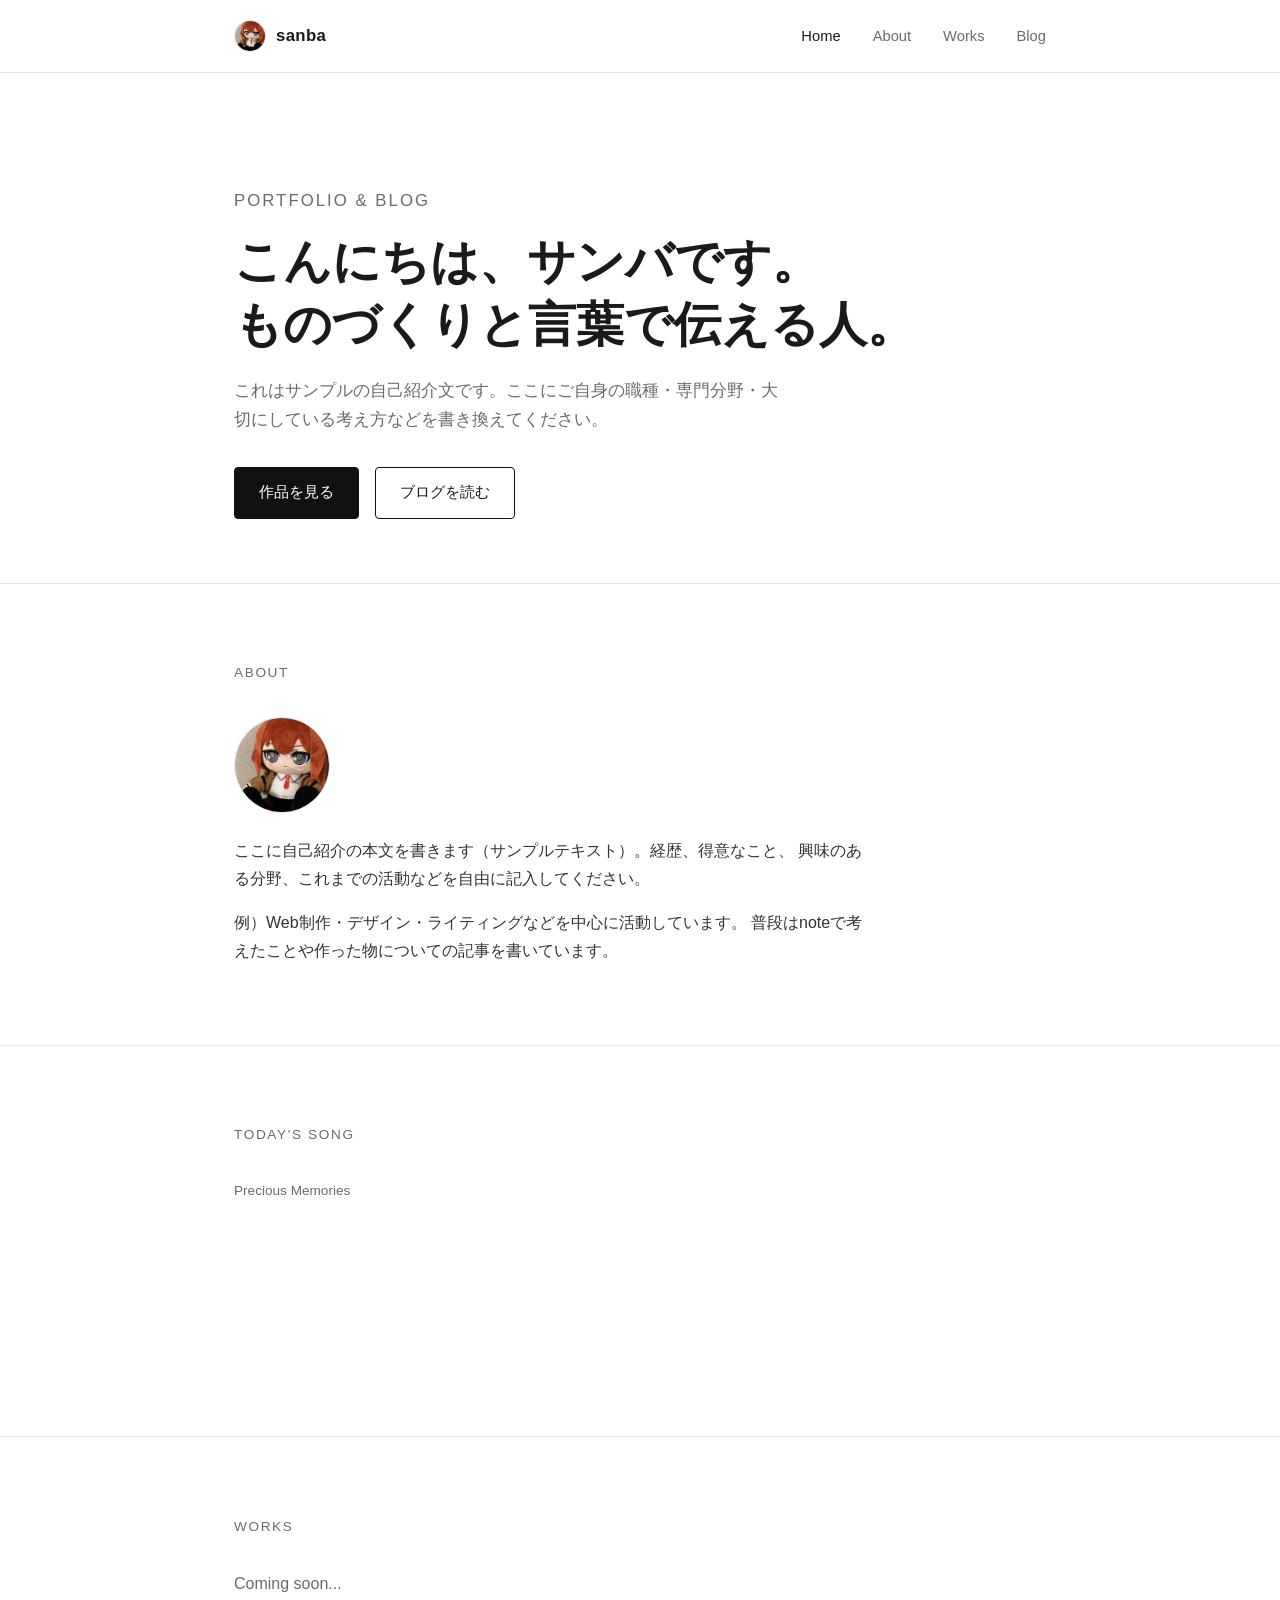
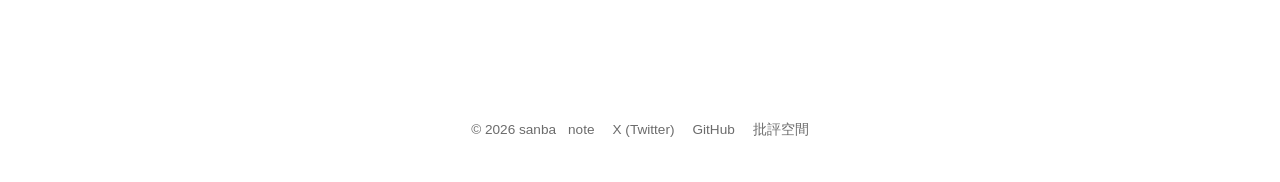
==== index.html @ 320b0db8 "Rename to sanba and mark Works as coming soon" ====
<!DOCTYPE html>
<html lang="ja">
<head>
  <meta charset="UTF-8">
  <meta name="viewport" content="width=device-width, initial-scale=1.0">
  <title>サンバ | Portfolio</title>
  <meta name="description" content="サンバのポートフォリオサイト。作品紹介とブログを掲載しています。">
  <link rel="stylesheet" href="css/style.css">
  <link rel="icon" type="image/jpeg" href="images/icon.jpg">
</head>
<body>

  <header class="site-header">
    <div class="container">
      <a href="index.html" class="logo"><img src="images/icon.jpg" alt="" class="logo-icon">sanba</a>
      <nav>
        <ul class="nav-links">
          <li><a href="index.html" class="active">Home</a></li>
          <li><a href="index.html#about">About</a></li>
          <li><a href="index.html#works">Works</a></li>
          <li><a href="blog.html">Blog</a></li>
        </ul>
      </nav>
      <button class="nav-toggle" aria-label="メニューを開く">☰</button>
    </div>
  </header>

  <section class="hero">
    <div class="container">
      <p class="hero-eyebrow">Portfolio & Blog</p>
      <h1>こんにちは、サンバです。<br>ものづくりと言葉で伝える人。</h1>
      <p>これはサンプルの自己紹介文です。ここにご自身の職種・専門分野・大切にしている考え方などを書き換えてください。</p>
      <div class="hero-links">
        <a href="#works" class="btn btn-primary">作品を見る</a>
        <a href="blog.html" class="btn btn-outline">ブログを読む</a>
      </div>
    </div>
  </section>

  <section id="about" class="section">
    <div class="container">
      <p class="section-title">About</p>
      <div class="about-text">
        <img src="images/icon.jpg" alt="サンバのアイコン" class="avatar">
        <p>
          ここに自己紹介の本文を書きます（サンプルテキスト）。経歴、得意なこと、
          興味のある分野、これまでの活動などを自由に記入してください。
        </p>
        <p>
          例）Web制作・デザイン・ライティングなどを中心に活動しています。
          普段はnoteで考えたことや作った物についての記事を書いています。
        </p>
      </div>
    </div>
  </section>

  <section id="song" class="section">
    <div class="container">
      <p class="section-title">Today's Song</p>
      <div id="song-of-the-day" class="song-embed"></div>
    </div>
  </section>

  <section id="works" class="section">
    <div class="container">
      <p class="section-title">Works</p>
      <p style="color: var(--color-muted);">Coming soon...</p>
    </div>
  </section>

  <footer class="site-footer">
    <div class="container" style="display:flex; justify-content:space-between; align-items:center; flex-wrap:wrap; gap:12px;">
      <span>&copy; 2026 sanba</span>
      <ul class="social-links">
        <li><a href="https://note.com/babasanban" target="_blank" rel="noopener">note</a></li>
        <li><a href="#" target="_blank" rel="noopener">X (Twitter)</a></li>
        <li><a href="#" target="_blank" rel="noopener">GitHub</a></li>
        <li><a href="https://erogamescape.dyndns.org/~ap2/ero/toukei_kaiseki/user_infomation.php?user=babasanban" target="_blank" rel="noopener">批評空間</a></li>
      </ul>
    </div>
  </footer>

  <script src="js/songs.js"></script>
  <script src="js/main.js"></script>
</body>
</html>
---- css/style.css ----
/* ==========================================================
   Minimal / Monotone base styles
   ========================================================== */
:root {
  --color-bg: #ffffff;
  --color-text: #1a1a1a;
  --color-muted: #6b6b6b;
  --color-border: #e5e5e5;
  --color-accent: #111111;
  --max-width: 860px;
  --font-base: -apple-system, BlinkMacSystemFont, "Hiragino Sans", "Yu Gothic",
    "Segoe UI", Roboto, sans-serif;
}

* {
  box-sizing: border-box;
}

html {
  scroll-behavior: smooth;
}

body {
  margin: 0;
  font-family: var(--font-base);
  color: var(--color-text);
  background: var(--color-bg);
  line-height: 1.75;
  -webkit-font-smoothing: antialiased;
}

a {
  color: inherit;
  text-decoration: none;
}

img {
  max-width: 100%;
  display: block;
}

.container {
  max-width: var(--max-width);
  margin: 0 auto;
  padding: 0 24px;
}

/* Header / Nav */
.site-header {
  border-bottom: 1px solid var(--color-border);
  position: sticky;
  top: 0;
  background: var(--color-bg);
  z-index: 10;
}

.site-header .container {
  display: flex;
  align-items: center;
  justify-content: space-between;
  height: 72px;
}

.logo {
  display: flex;
  align-items: center;
  gap: 10px;
  font-weight: 700;
  font-size: 1.05rem;
  letter-spacing: 0.02em;
}

.logo-icon {
  width: 32px;
  height: 32px;
  border-radius: 50%;
  object-fit: cover;
  border: 1px solid var(--color-border);
}

.avatar {
  width: 96px;
  height: 96px;
  border-radius: 50%;
  object-fit: cover;
  border: 1px solid var(--color-border);
  margin-bottom: 24px;
}

.nav-links {
  display: flex;
  gap: 32px;
  list-style: none;
  margin: 0;
  padding: 0;
}

.nav-links a {
  font-size: 0.92rem;
  color: var(--color-muted);
  transition: color 0.15s ease;
}

.nav-links a:hover,
.nav-links a.active {
  color: var(--color-text);
}

.nav-toggle {
  display: none;
  background: none;
  border: none;
  font-size: 1.4rem;
  cursor: pointer;
}

/* Hero */
.hero {
  padding: 96px 0 64px;
  border-bottom: 1px solid var(--color-border);
}

.hero-eyebrow {
  font-size: 0.85rem;
  letter-spacing: 0.12em;
  text-transform: uppercase;
  color: var(--color-muted);
  margin-bottom: 16px;
}

.hero h1 {
  font-size: clamp(2rem, 5vw, 3rem);
  line-height: 1.3;
  margin: 0 0 20px;
}

.hero p {
  color: var(--color-muted);
  font-size: 1.05rem;
  max-width: 560px;
}

.hero-links {
  margin-top: 32px;
  display: flex;
  gap: 16px;
}

.btn {
  display: inline-block;
  padding: 12px 24px;
  border: 1px solid var(--color-accent);
  border-radius: 4px;
  font-size: 0.92rem;
  transition: background 0.15s ease, color 0.15s ease;
}

.btn-primary {
  background: var(--color-accent);
  color: #fff;
}

.btn-primary:hover {
  background: #333;
}

.btn-outline:hover {
  background: var(--color-accent);
  color: #fff;
}

/* Section */
.section {
  padding: 64px 0;
  border-bottom: 1px solid var(--color-border);
}

.section:last-of-type {
  border-bottom: none;
}

.section-title {
  font-size: 0.85rem;
  letter-spacing: 0.12em;
  text-transform: uppercase;
  color: var(--color-muted);
  margin-bottom: 32px;
}

.about-text p {
  max-width: 640px;
  color: #333;
}

/* Portfolio grid */
.grid {
  display: grid;
  grid-template-columns: repeat(auto-fill, minmax(240px, 1fr));
  gap: 28px;
}

.card {
  border: 1px solid var(--color-border);
  border-radius: 6px;
  overflow: hidden;
  transition: transform 0.15s ease, box-shadow 0.15s ease;
  display: flex;
  flex-direction: column;
}

.card:hover {
  transform: translateY(-3px);
  box-shadow: 0 6px 20px rgba(0, 0, 0, 0.06);
}

.card-thumb {
  aspect-ratio: 16 / 10;
  background: #f2f2f2;
  display: flex;
  align-items: center;
  justify-content: center;
  color: #b3b3b3;
  font-size: 0.8rem;
}

.card-body {
  padding: 18px 20px 22px;
  flex: 1;
  display: flex;
  flex-direction: column;
}

.card-body h3 {
  margin: 0 0 8px;
  font-size: 1.05rem;
}

.card-body p {
  color: var(--color-muted);
  font-size: 0.92rem;
  margin: 0 0 14px;
  flex: 1;
}

.card-tags {
  display: flex;
  flex-wrap: wrap;
  gap: 8px;
}

.tag {
  font-size: 0.75rem;
  color: var(--color-muted);
  border: 1px solid var(--color-border);
  border-radius: 999px;
  padding: 3px 10px;
}

.card-link {
  font-size: 0.85rem;
  font-weight: 600;
  border-top: 1px solid var(--color-border);
  padding: 12px 20px;
  color: var(--color-text);
}

.card-link:hover {
  background: #fafafa;
}

/* Blog list */
.post-list {
  display: flex;
  flex-direction: column;
}

.post-item {
  display: flex;
  gap: 24px;
  padding: 28px 0;
  border-bottom: 1px solid var(--color-border);
}

.post-item:first-child {
  padding-top: 0;
}

.post-thumb {
  flex: 0 0 160px;
  aspect-ratio: 4 / 3;
  background: #f2f2f2;
  border-radius: 6px;
  overflow: hidden;
  display: flex;
  align-items: center;
  justify-content: center;
  color: #b3b3b3;
  font-size: 0.75rem;
}

.post-thumb img {
  width: 100%;
  height: 100%;
  object-fit: cover;
}

.post-content {
  flex: 1;
  min-width: 0;
}

.post-date {
  font-size: 0.8rem;
  color: var(--color-muted);
  margin-bottom: 6px;
}

.post-content h3 {
  margin: 0 0 8px;
  font-size: 1.15rem;
}

.post-content p {
  color: var(--color-muted);
  font-size: 0.92rem;
  margin: 0 0 10px;
}

.post-source {
  display: inline-flex;
  align-items: center;
  gap: 6px;
  font-size: 0.8rem;
  font-weight: 600;
  color: var(--color-text);
}

.post-source::after {
  content: "→";
  transition: transform 0.15s ease;
}

.post-item:hover .post-source::after {
  transform: translateX(3px);
}

.note-embed-wrap {
  margin: 40px 0;
}

.note-embed-wrap iframe {
  border: 0;
  width: 100%;
  border-radius: 6px;
}

.song-embed {
  max-width: 660px;
}

.song-caption {
  font-size: 0.85rem;
  color: var(--color-muted);
  margin: 0 0 10px;
}

.song-embed iframe {
  border: 0;
  width: 100%;
  overflow: hidden;
  border-radius: 10px;
}

/* Footer */
.site-footer {
  padding: 40px 0;
  color: var(--color-muted);
  font-size: 0.85rem;
  display: flex;
  justify-content: space-between;
  align-items: center;
  flex-wrap: wrap;
  gap: 12px;
}

.social-links {
  display: flex;
  gap: 18px;
  list-style: none;
  margin: 0;
  padding: 0;
}

.social-links a:hover {
  color: var(--color-text);
}

/* Responsive */
@media (max-width: 640px) {
  .nav-links {
    position: absolute;
    top: 72px;
    left: 0;
    right: 0;
    background: var(--color-bg);
    border-bottom: 1px solid var(--color-border);
    flex-direction: column;
    padding: 16px 24px;
    display: none;
    gap: 16px;
  }

  .nav-links.open {
    display: flex;
  }

  .nav-toggle {
    display: block;
  }

  .post-item {
    flex-direction: column;
  }

  .post-thumb {
    flex: none;
    width: 100%;
    aspect-ratio: 16 / 9;
  }
}
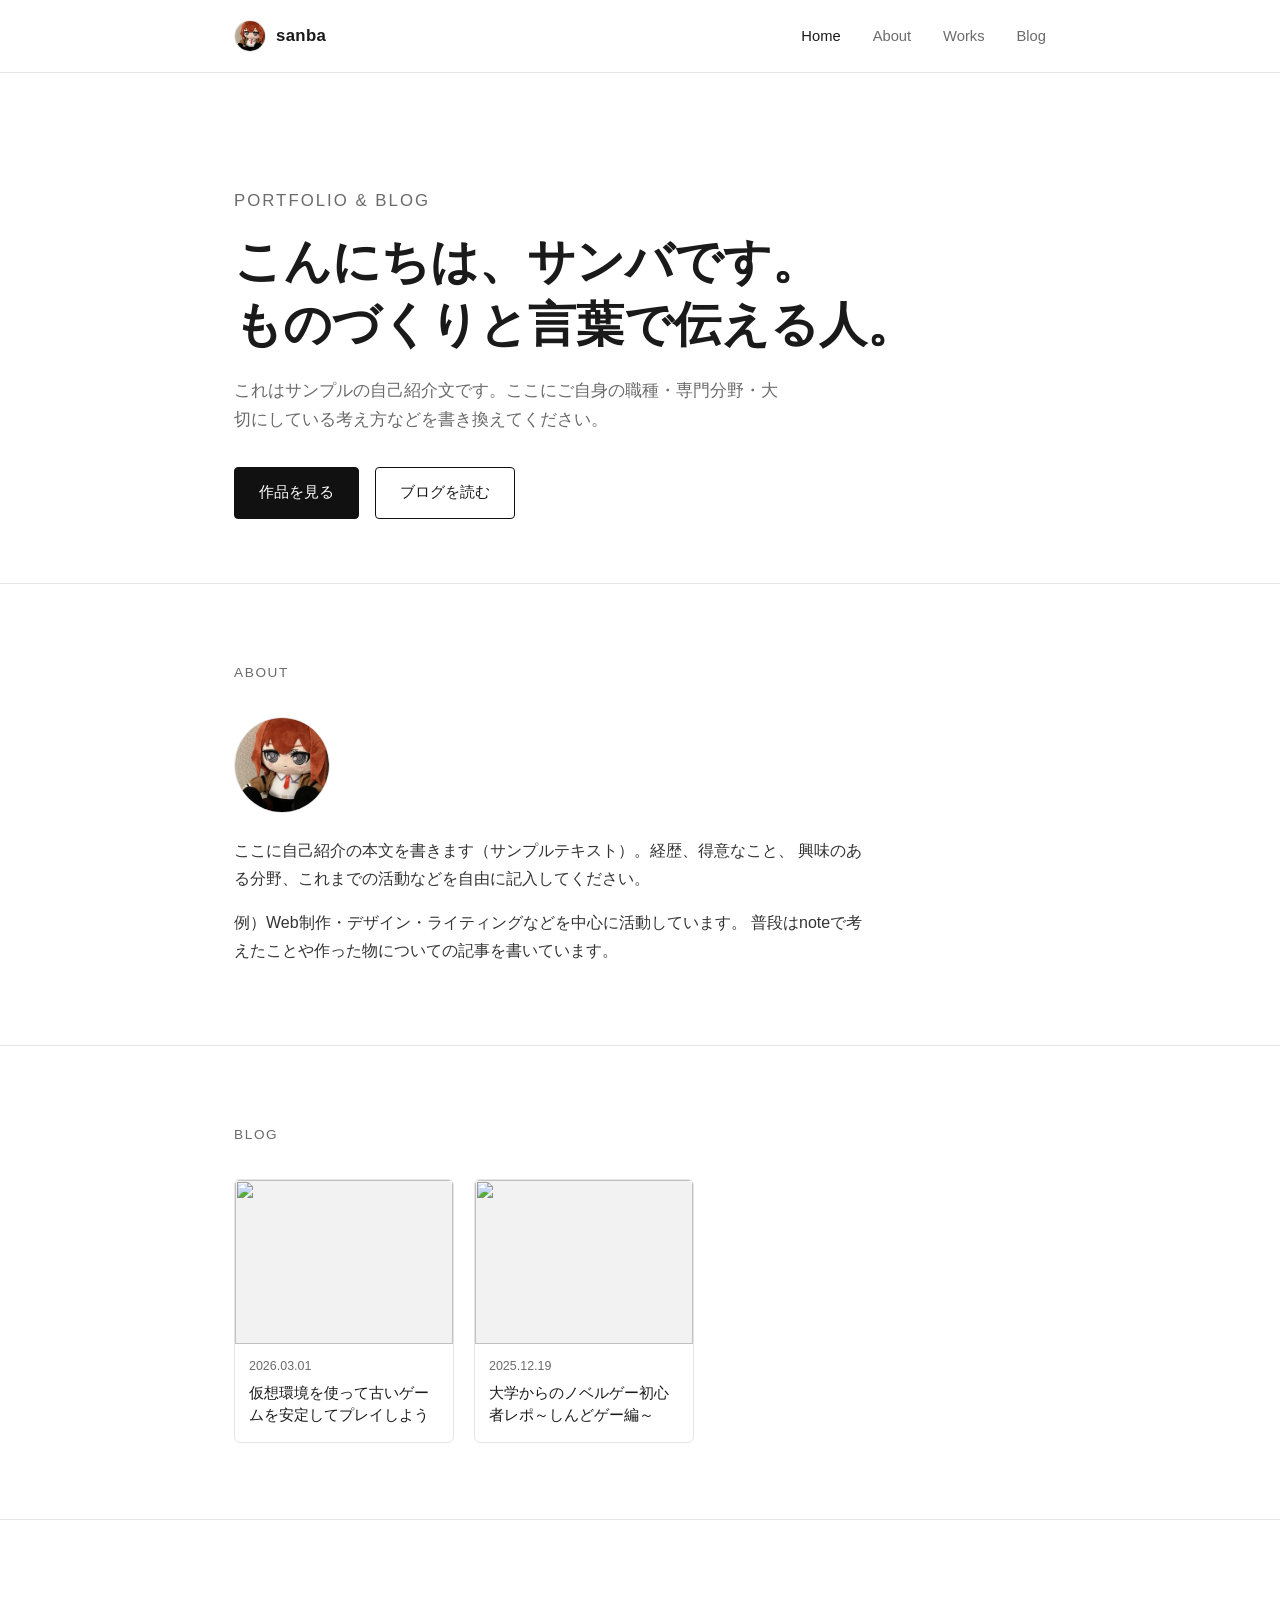
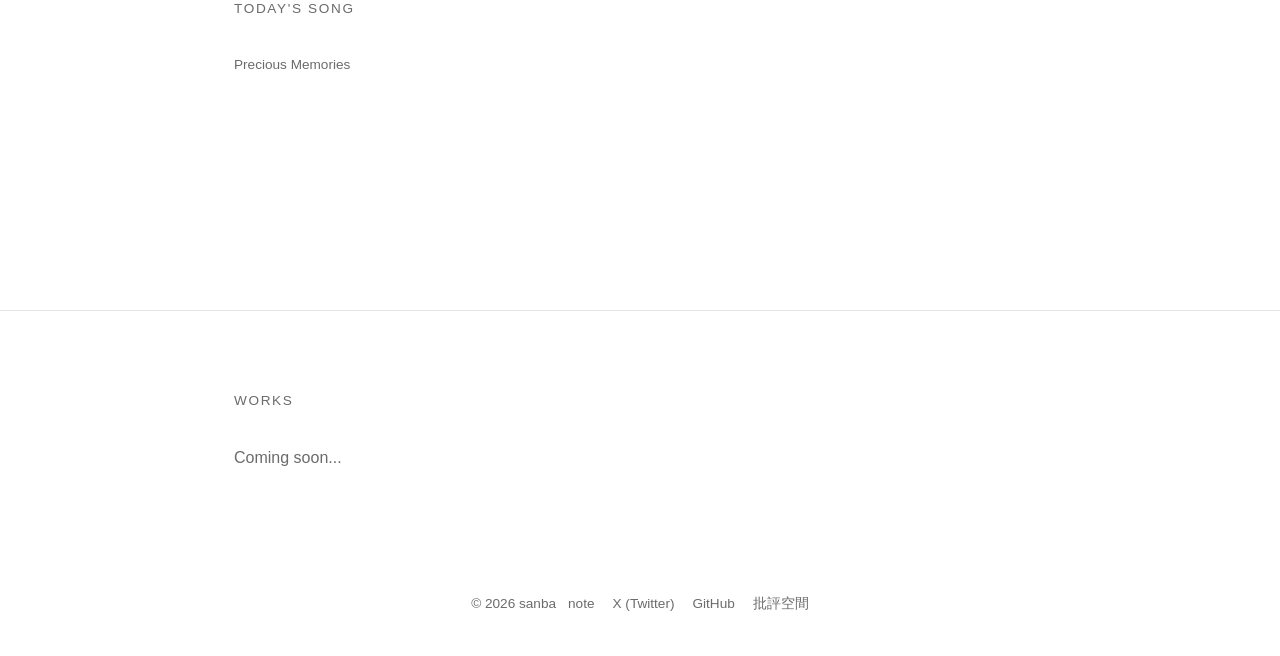
==== commit 4f236e08: "Add horizontally scrolling recent blog posts on homepage" ====
--- a/index.html
+++ b/index.html
@@ -54,6 +54,13 @@
     </div>
   </section>
 
+  <section id="blog-preview" class="section">
+    <div class="container">
+      <p class="section-title">Blog</p>
+      <div id="blog-scroll" class="blog-scroll"></div>
+    </div>
+  </section>
+
   <section id="song" class="section">
     <div class="container">
       <p class="section-title">Today's Song</p>
@@ -80,6 +87,7 @@
     </div>
   </footer>
 
+  <script src="js/posts.js"></script>
   <script src="js/songs.js"></script>
   <script src="js/main.js"></script>
 </body>
--- a/css/style.css
+++ b/css/style.css
@@ -266,6 +266,54 @@
 
 .card-link:hover {
   background: #fafafa;
+}
+
+/* Blog horizontal scroll (homepage) */
+.blog-scroll {
+  display: flex;
+  gap: 20px;
+  overflow-x: auto;
+  padding-bottom: 12px;
+  scroll-snap-type: x mandatory;
+  -webkit-overflow-scrolling: touch;
+}
+
+.blog-scroll-item {
+  flex: 0 0 220px;
+  scroll-snap-align: start;
+  border: 1px solid var(--color-border);
+  border-radius: 6px;
+  overflow: hidden;
+  transition: transform 0.15s ease, box-shadow 0.15s ease;
+}
+
+.blog-scroll-item:hover {
+  transform: translateY(-3px);
+  box-shadow: 0 6px 20px rgba(0, 0, 0, 0.06);
+}
+
+.blog-scroll-thumb {
+  aspect-ratio: 4 / 3;
+  background: #f2f2f2;
+  overflow: hidden;
+}
+
+.blog-scroll-thumb img {
+  width: 100%;
+  height: 100%;
+  object-fit: cover;
+}
+
+.blog-scroll-date {
+  font-size: 0.78rem;
+  color: var(--color-muted);
+  margin: 12px 14px 4px;
+}
+
+.blog-scroll-title {
+  font-size: 0.92rem;
+  margin: 0 14px 16px;
+  line-height: 1.5;
 }
 
 /* Blog list */
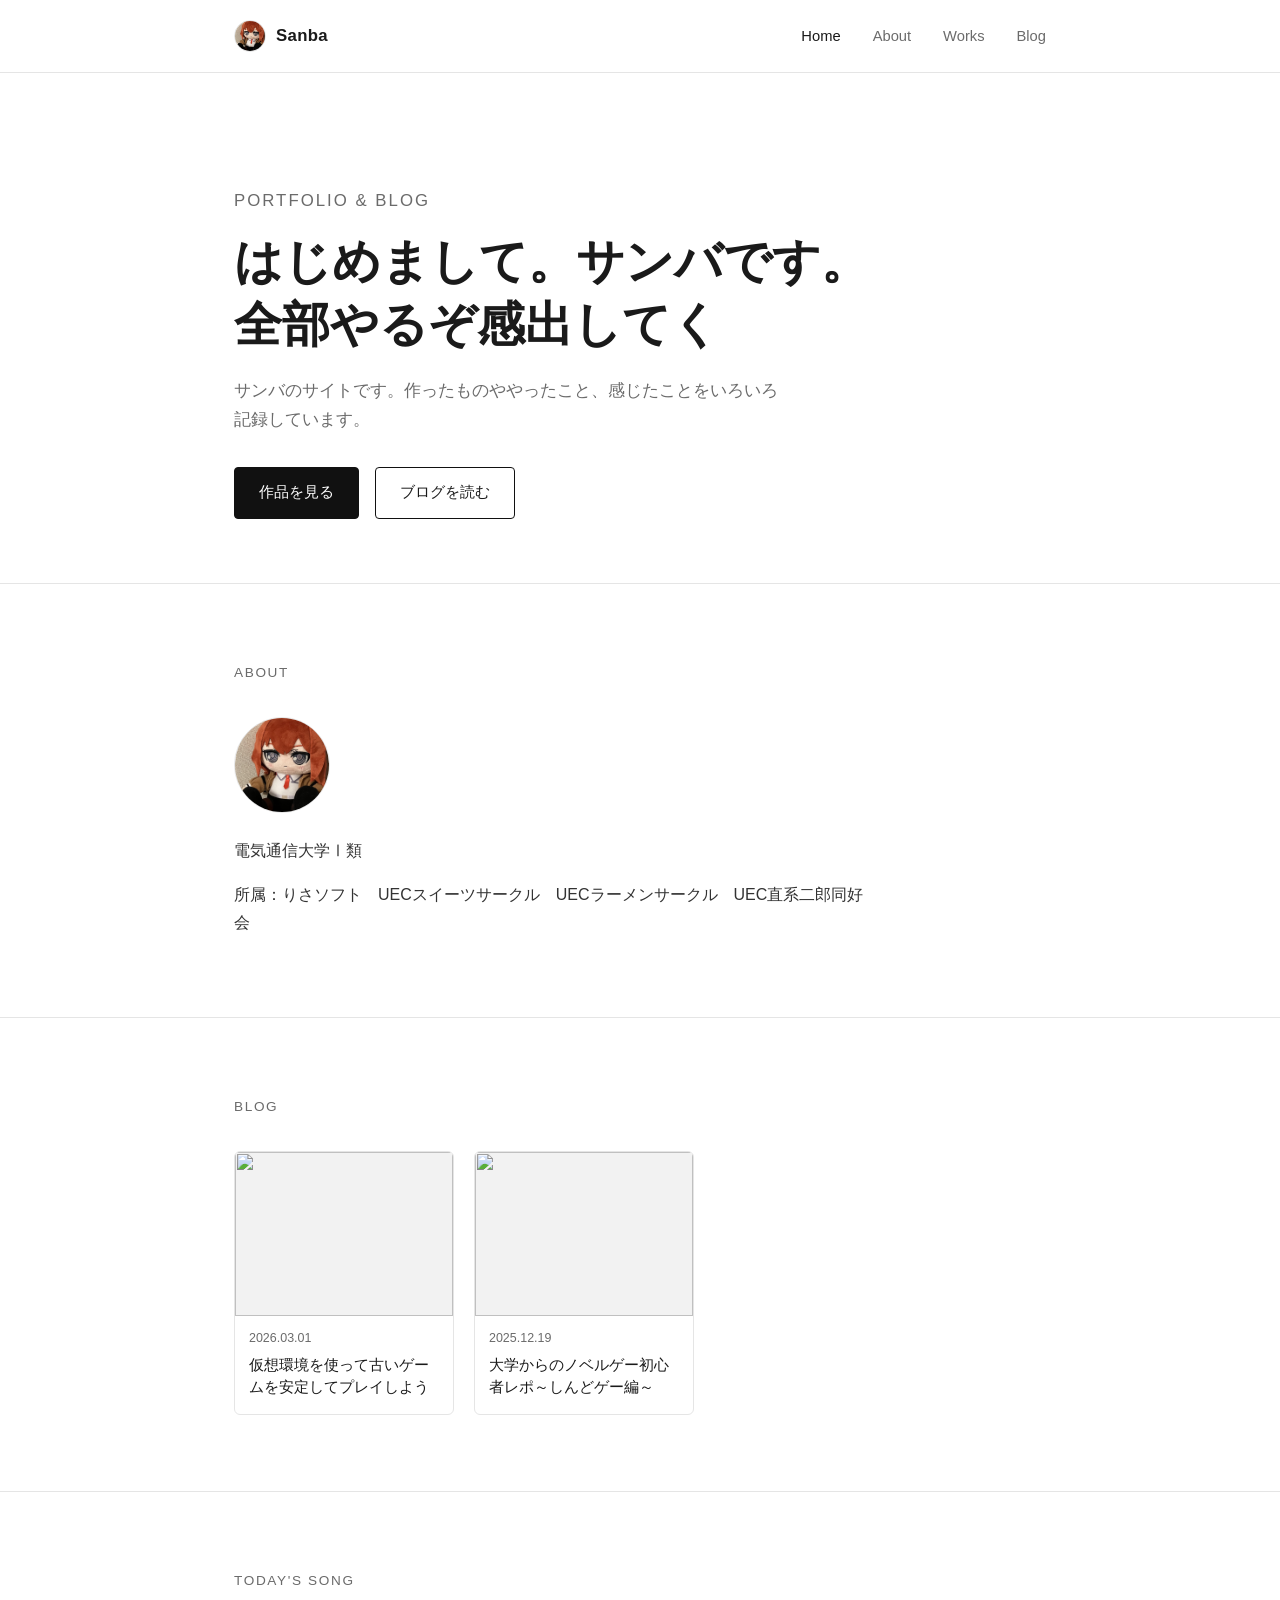
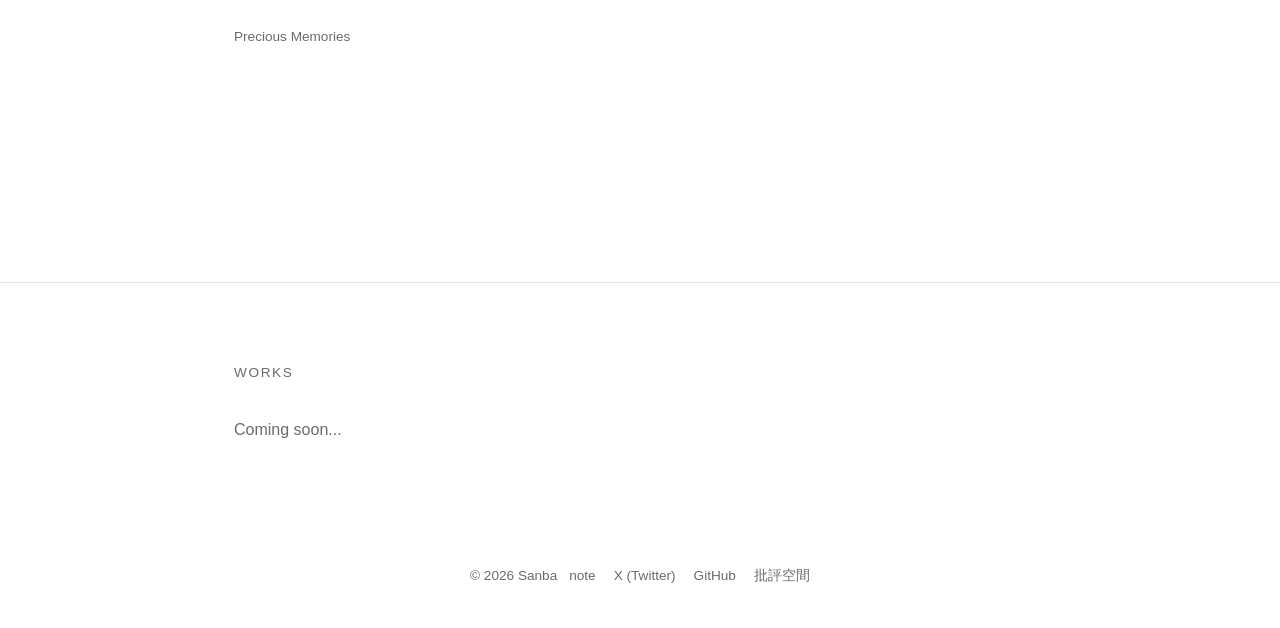
==== commit 22ad401b: "Rename to Sanba and update hero/about copy" ====
--- a/index.html
+++ b/index.html
@@ -5,14 +5,25 @@
   <meta name="viewport" content="width=device-width, initial-scale=1.0">
   <title>サンバ | Portfolio</title>
   <meta name="description" content="サンバのポートフォリオサイト。作品紹介とブログを掲載しています。">
-  <link rel="stylesheet" href="css/style.css">
+  <link rel="stylesheet" href="css/style.css?v=2">
   <link rel="icon" type="image/jpeg" href="images/icon.jpg">
+  <link rel="apple-touch-icon" href="images/icon.jpg">
+
+  <meta property="og:type" content="website">
+  <meta property="og:url" content="https://babasanbaba.github.io/">
+  <meta property="og:title" content="サンバ | Portfolio">
+  <meta property="og:description" content="サンバのポートフォリオサイト。作品紹介とブログを掲載しています。">
+  <meta property="og:image" content="https://babasanbaba.github.io/images/icon.jpg">
+  <meta name="twitter:card" content="summary_large_image">
+  <meta name="twitter:title" content="サンバ | Portfolio">
+  <meta name="twitter:description" content="サンバのポートフォリオサイト。作品紹介とブログを掲載しています。">
+  <meta name="twitter:image" content="https://babasanbaba.github.io/images/icon.jpg">
 </head>
 <body>
 
   <header class="site-header">
     <div class="container">
-      <a href="index.html" class="logo"><img src="images/icon.jpg" alt="" class="logo-icon">sanba</a>
+      <a href="index.html" class="logo"><img src="images/icon.jpg" alt="" class="logo-icon">Sanba</a>
       <nav>
         <ul class="nav-links">
           <li><a href="index.html" class="active">Home</a></li>
@@ -28,8 +39,8 @@
   <section class="hero">
     <div class="container">
       <p class="hero-eyebrow">Portfolio & Blog</p>
-      <h1>こんにちは、サンバです。<br>ものづくりと言葉で伝える人。</h1>
-      <p>これはサンプルの自己紹介文です。ここにご自身の職種・専門分野・大切にしている考え方などを書き換えてください。</p>
+      <h1>はじめまして。サンバです。<br>全部やるぞ感出してく</h1>
+      <p>サンバのサイトです。作ったものややったこと、感じたことをいろいろ記録しています。</p>
       <div class="hero-links">
         <a href="#works" class="btn btn-primary">作品を見る</a>
         <a href="blog.html" class="btn btn-outline">ブログを読む</a>
@@ -43,12 +54,10 @@
       <div class="about-text">
         <img src="images/icon.jpg" alt="サンバのアイコン" class="avatar">
         <p>
-          ここに自己紹介の本文を書きます（サンプルテキスト）。経歴、得意なこと、
-          興味のある分野、これまでの活動などを自由に記入してください。
+          電気通信大学Ⅰ類
         </p>
         <p>
-          例）Web制作・デザイン・ライティングなどを中心に活動しています。
-          普段はnoteで考えたことや作った物についての記事を書いています。
+          所属：りさソフト　UECスイーツサークル　UECラーメンサークル　UEC直系二郎同好会
         </p>
       </div>
     </div>
@@ -77,7 +86,7 @@
 
   <footer class="site-footer">
     <div class="container" style="display:flex; justify-content:space-between; align-items:center; flex-wrap:wrap; gap:12px;">
-      <span>&copy; 2026 sanba</span>
+      <span>&copy; 2026 Sanba</span>
       <ul class="social-links">
         <li><a href="https://note.com/babasanban" target="_blank" rel="noopener">note</a></li>
         <li><a href="#" target="_blank" rel="noopener">X (Twitter)</a></li>
@@ -87,8 +96,8 @@
     </div>
   </footer>
 
-  <script src="js/posts.js"></script>
-  <script src="js/songs.js"></script>
-  <script src="js/main.js"></script>
+  <script src="js/posts.js?v=2"></script>
+  <script src="js/songs.js?v=2"></script>
+  <script src="js/main.js?v=2"></script>
 </body>
 </html>
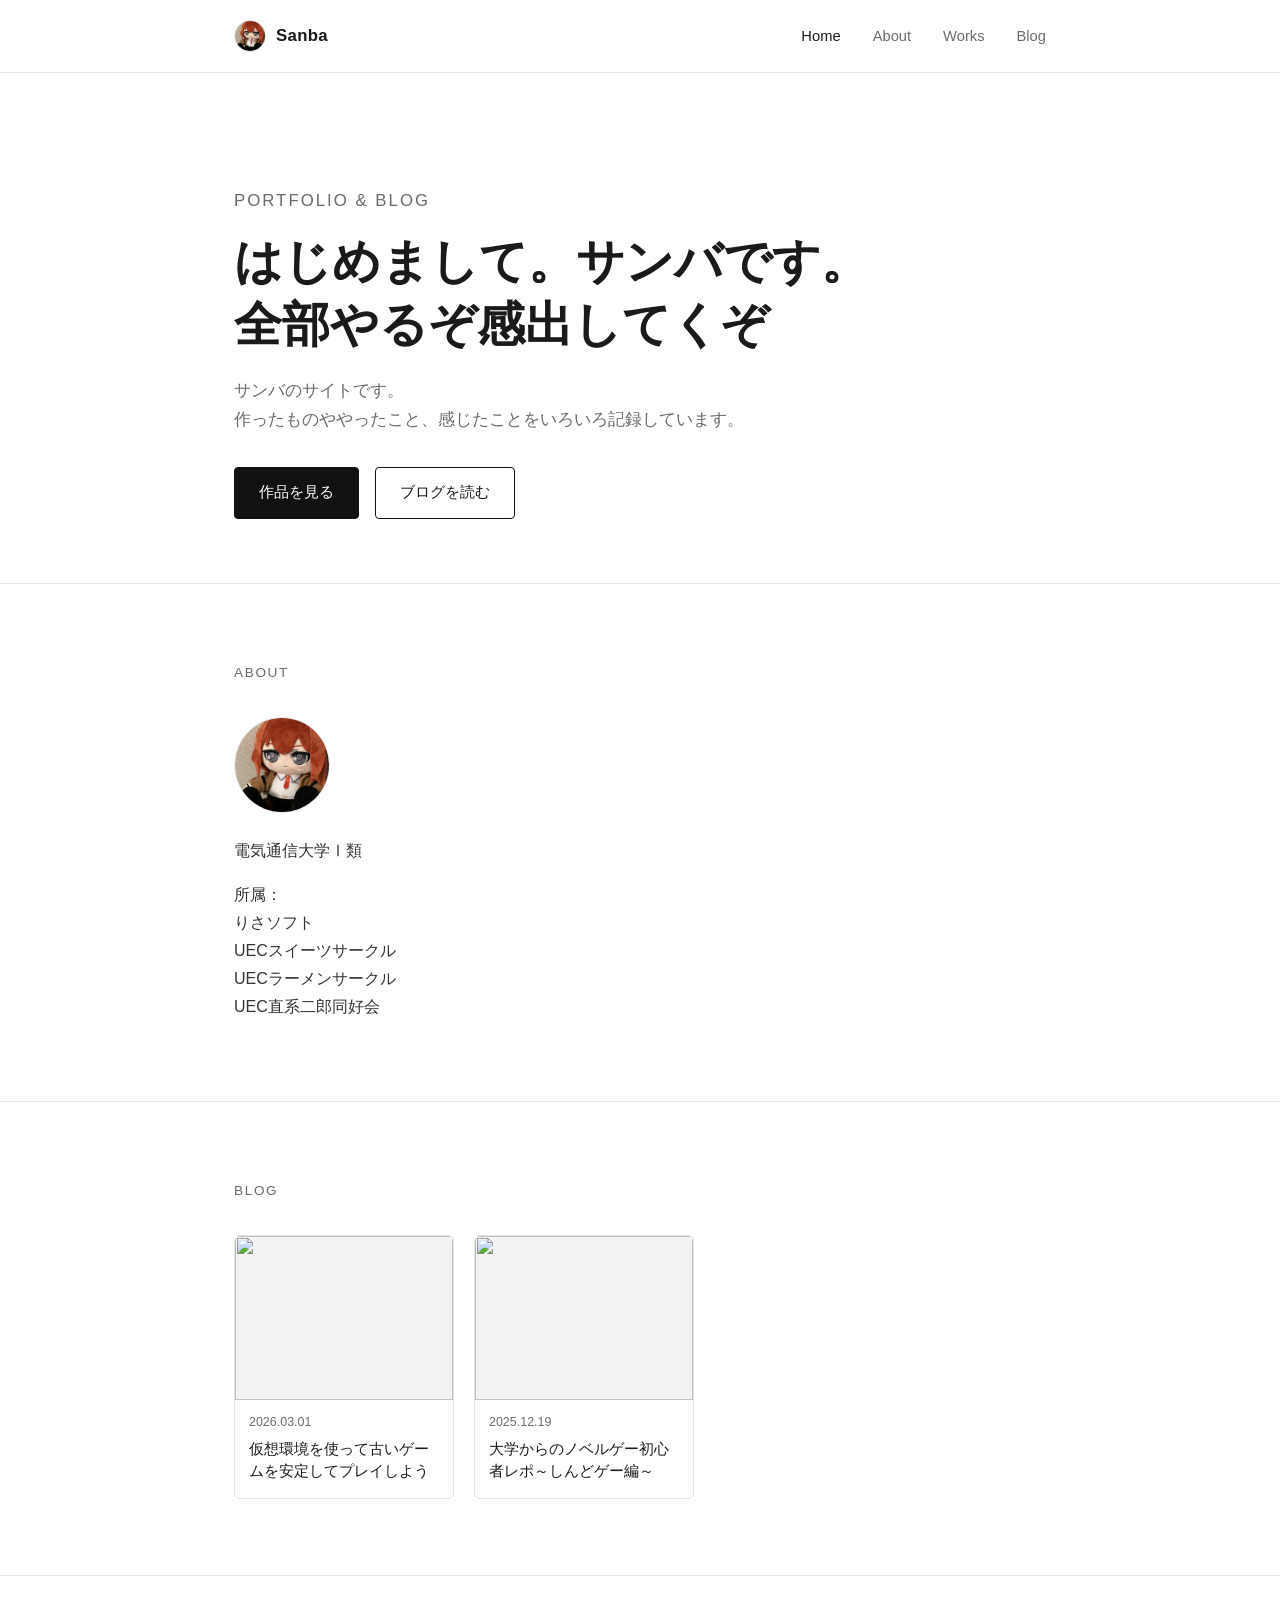
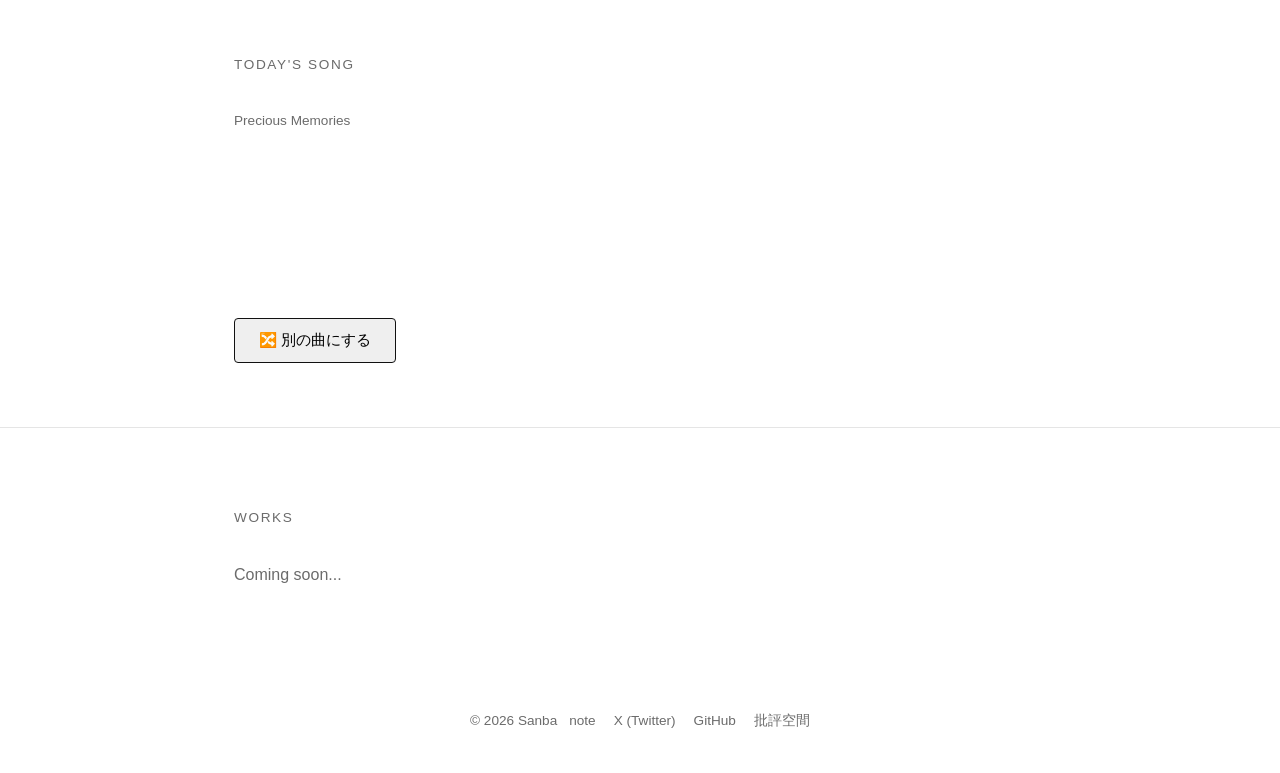
==== commit 059110f3: "Update hero/about copy formatting and add song reroll button" ====
--- a/index.html
+++ b/index.html
@@ -39,8 +39,8 @@
   <section class="hero">
     <div class="container">
       <p class="hero-eyebrow">Portfolio & Blog</p>
-      <h1>はじめまして。サンバです。<br>全部やるぞ感出してく</h1>
-      <p>サンバのサイトです。作ったものややったこと、感じたことをいろいろ記録しています。</p>
+      <h1>はじめまして。サンバです。<br>全部やるぞ感出してくぞ</h1>
+      <p>サンバのサイトです。<br>作ったものややったこと、感じたことをいろいろ記録しています。</p>
       <div class="hero-links">
         <a href="#works" class="btn btn-primary">作品を見る</a>
         <a href="blog.html" class="btn btn-outline">ブログを読む</a>
@@ -57,7 +57,11 @@
           電気通信大学Ⅰ類
         </p>
         <p>
-          所属：りさソフト　UECスイーツサークル　UECラーメンサークル　UEC直系二郎同好会
+          所属：<br>
+          りさソフト<br>
+          UECスイーツサークル<br>
+          UECラーメンサークル<br>
+          UEC直系二郎同好会
         </p>
       </div>
     </div>
@@ -74,6 +78,7 @@
     <div class="container">
       <p class="section-title">Today's Song</p>
       <div id="song-of-the-day" class="song-embed"></div>
+      <button id="song-reroll" class="btn btn-outline" type="button" style="margin-top:16px;">🔀 別の曲にする</button>
     </div>
   </section>
 
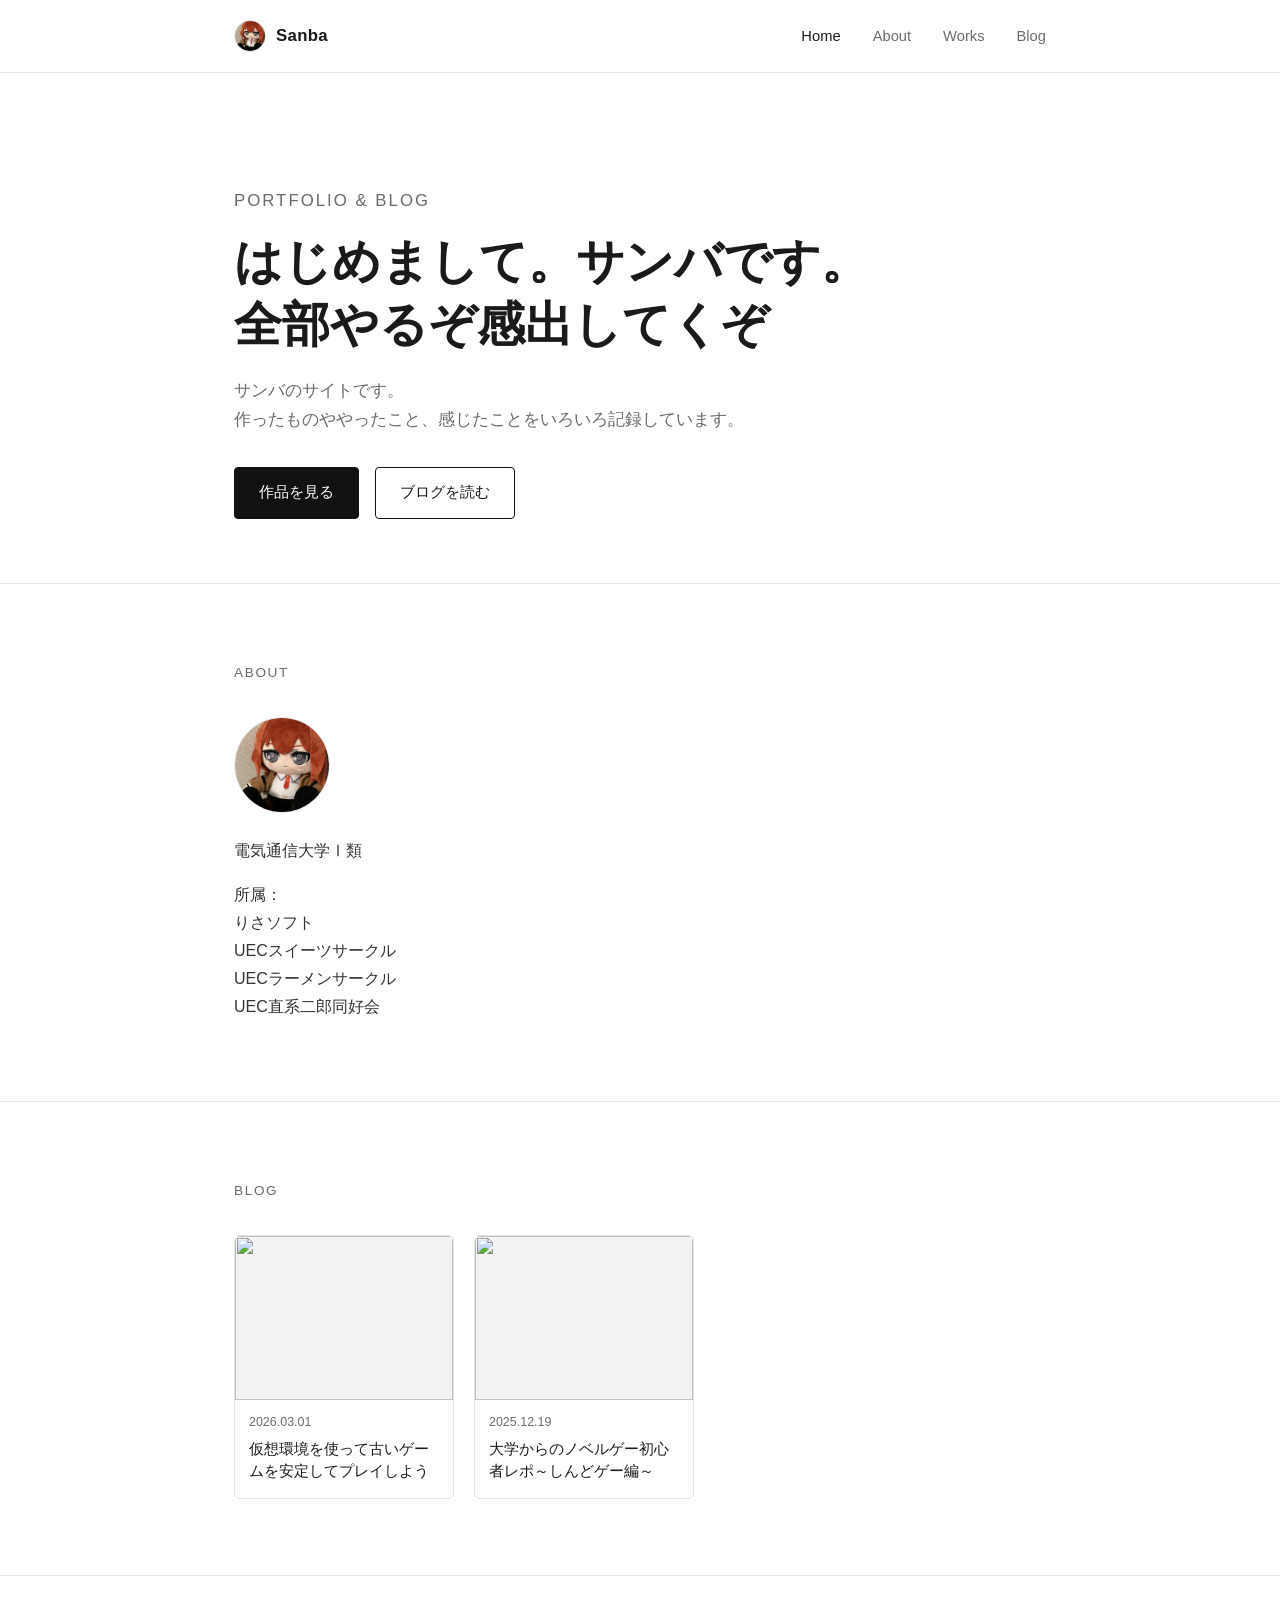
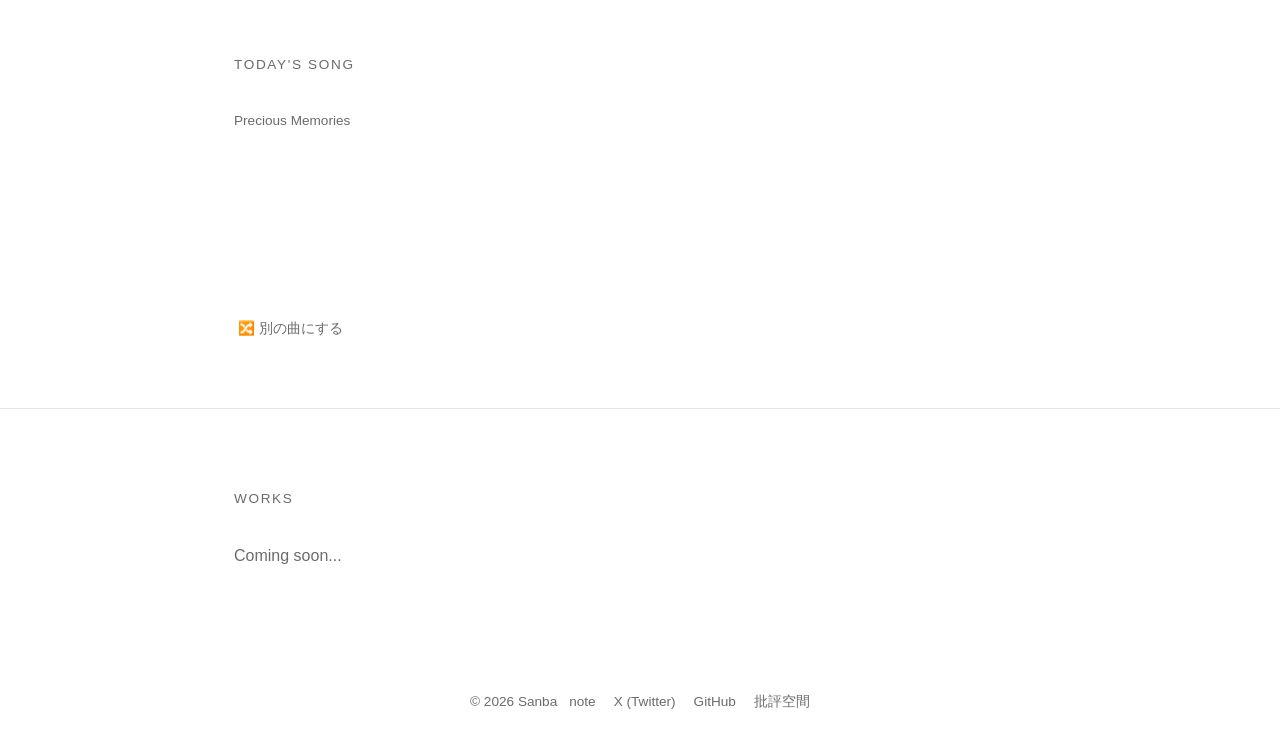
==== commit ebb1d64c: "Restyle song reroll button as subtle text link" ====
--- a/index.html
+++ b/index.html
@@ -78,7 +78,7 @@
     <div class="container">
       <p class="section-title">Today's Song</p>
       <div id="song-of-the-day" class="song-embed"></div>
-      <button id="song-reroll" class="btn btn-outline" type="button" style="margin-top:16px;">🔀 別の曲にする</button>
+      <button id="song-reroll" class="song-reroll" type="button">🔀 別の曲にする</button>
     </div>
   </section>
 
--- a/css/style.css
+++ b/css/style.css
@@ -417,6 +417,24 @@
   width: 100%;
   overflow: hidden;
   border-radius: 10px;
+}
+
+.song-reroll {
+  display: inline-flex;
+  align-items: center;
+  gap: 6px;
+  margin-top: 12px;
+  padding: 6px 4px;
+  border: none;
+  background: none;
+  color: var(--color-muted);
+  font-size: 0.85rem;
+  cursor: pointer;
+  transition: color 0.15s ease;
+}
+
+.song-reroll:hover {
+  color: var(--color-text);
 }
 
 /* Footer */
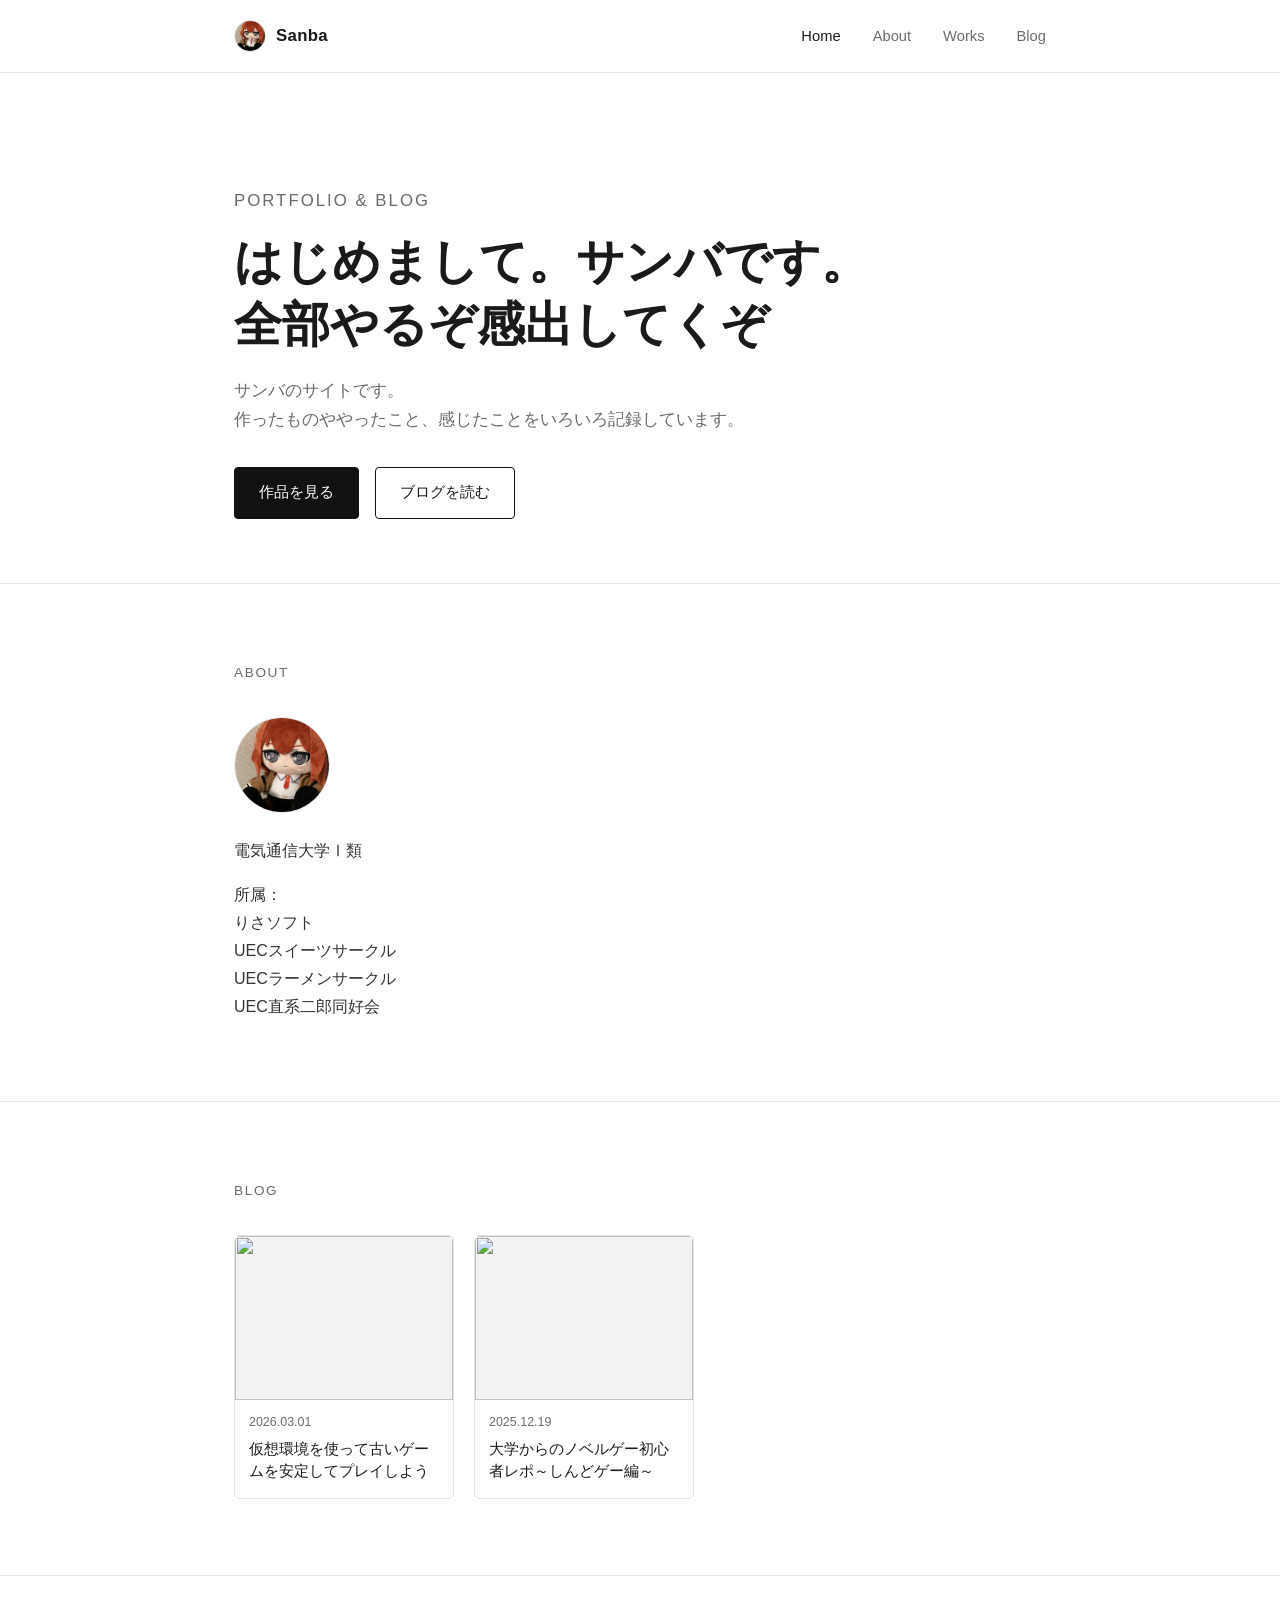
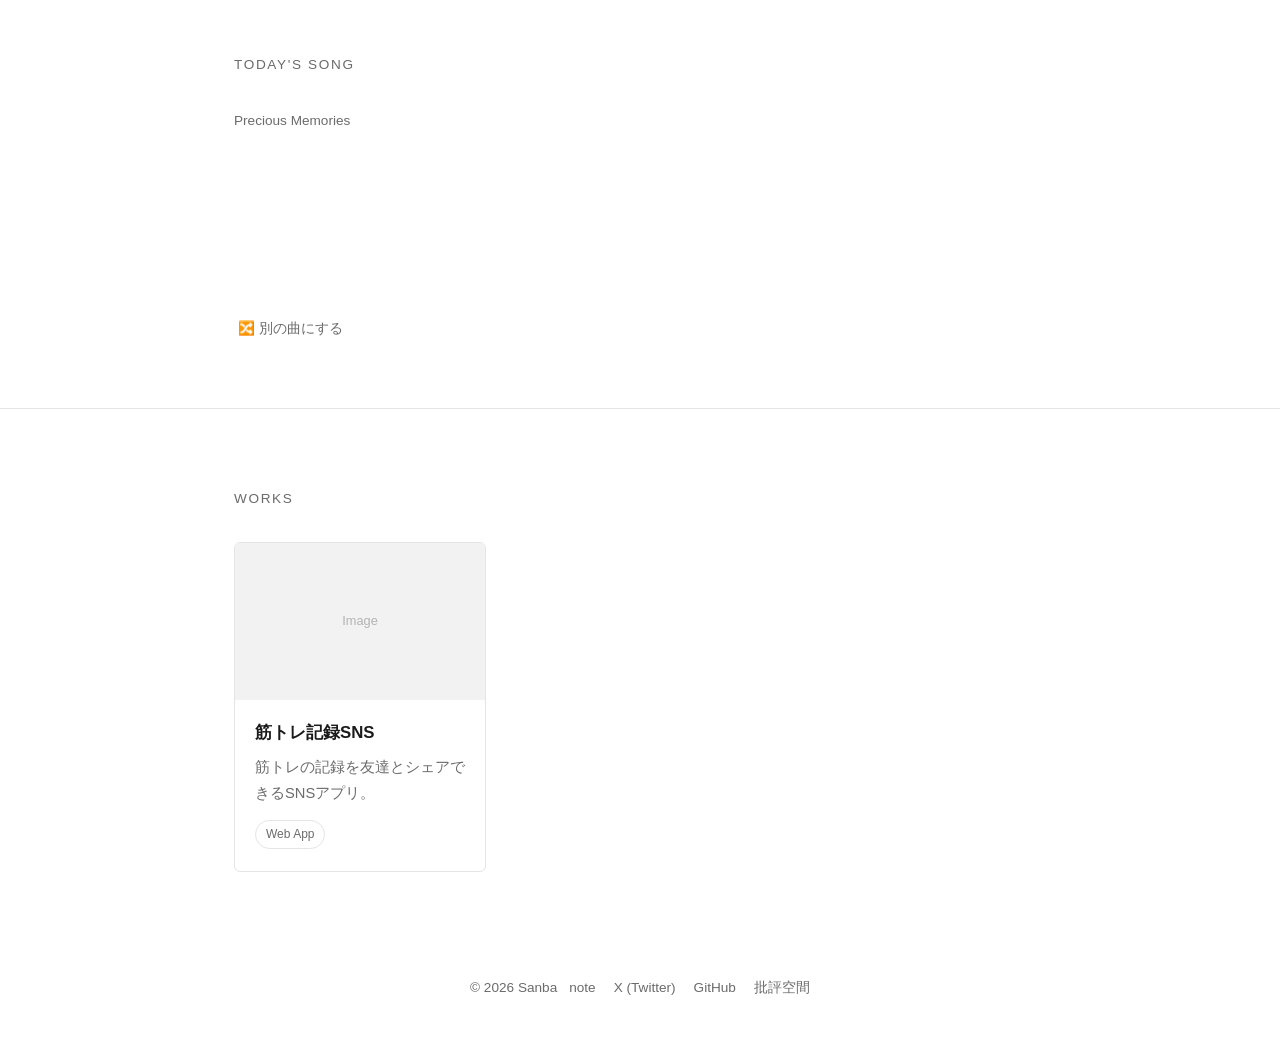
==== commit 0855270e: "Add gym tracking SNS app to Works section" ====
--- a/index.html
+++ b/index.html
@@ -85,7 +85,20 @@
   <section id="works" class="section">
     <div class="container">
       <p class="section-title">Works</p>
-      <p style="color: var(--color-muted);">Coming soon...</p>
+      <div class="grid">
+
+        <a href="https://gym-sns.vercel.app" target="_blank" rel="noopener" class="card">
+          <div class="card-thumb">Image</div>
+          <div class="card-body">
+            <h3>筋トレ記録SNS</h3>
+            <p>筋トレの記録を友達とシェアできるSNSアプリ。</p>
+            <div class="card-tags">
+              <span class="tag">Web App</span>
+            </div>
+          </div>
+        </a>
+
+      </div>
     </div>
   </section>
 
